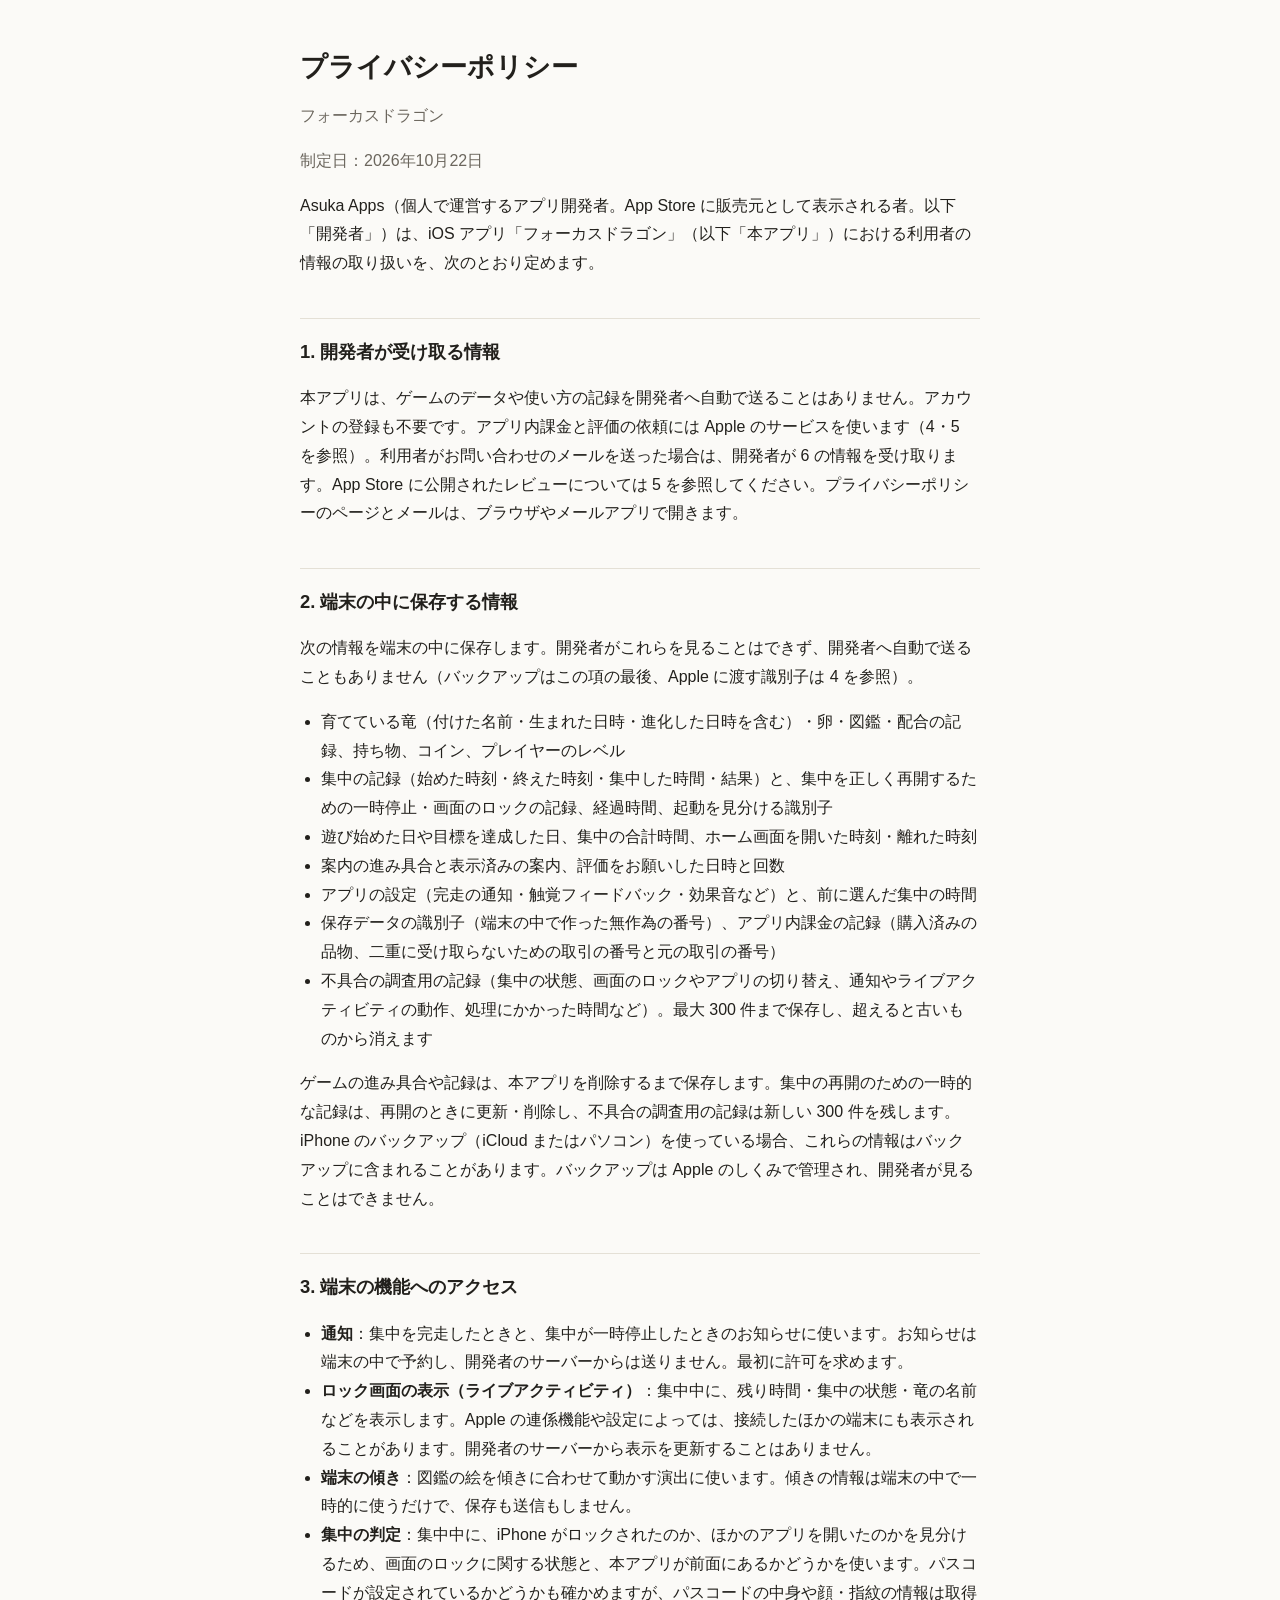
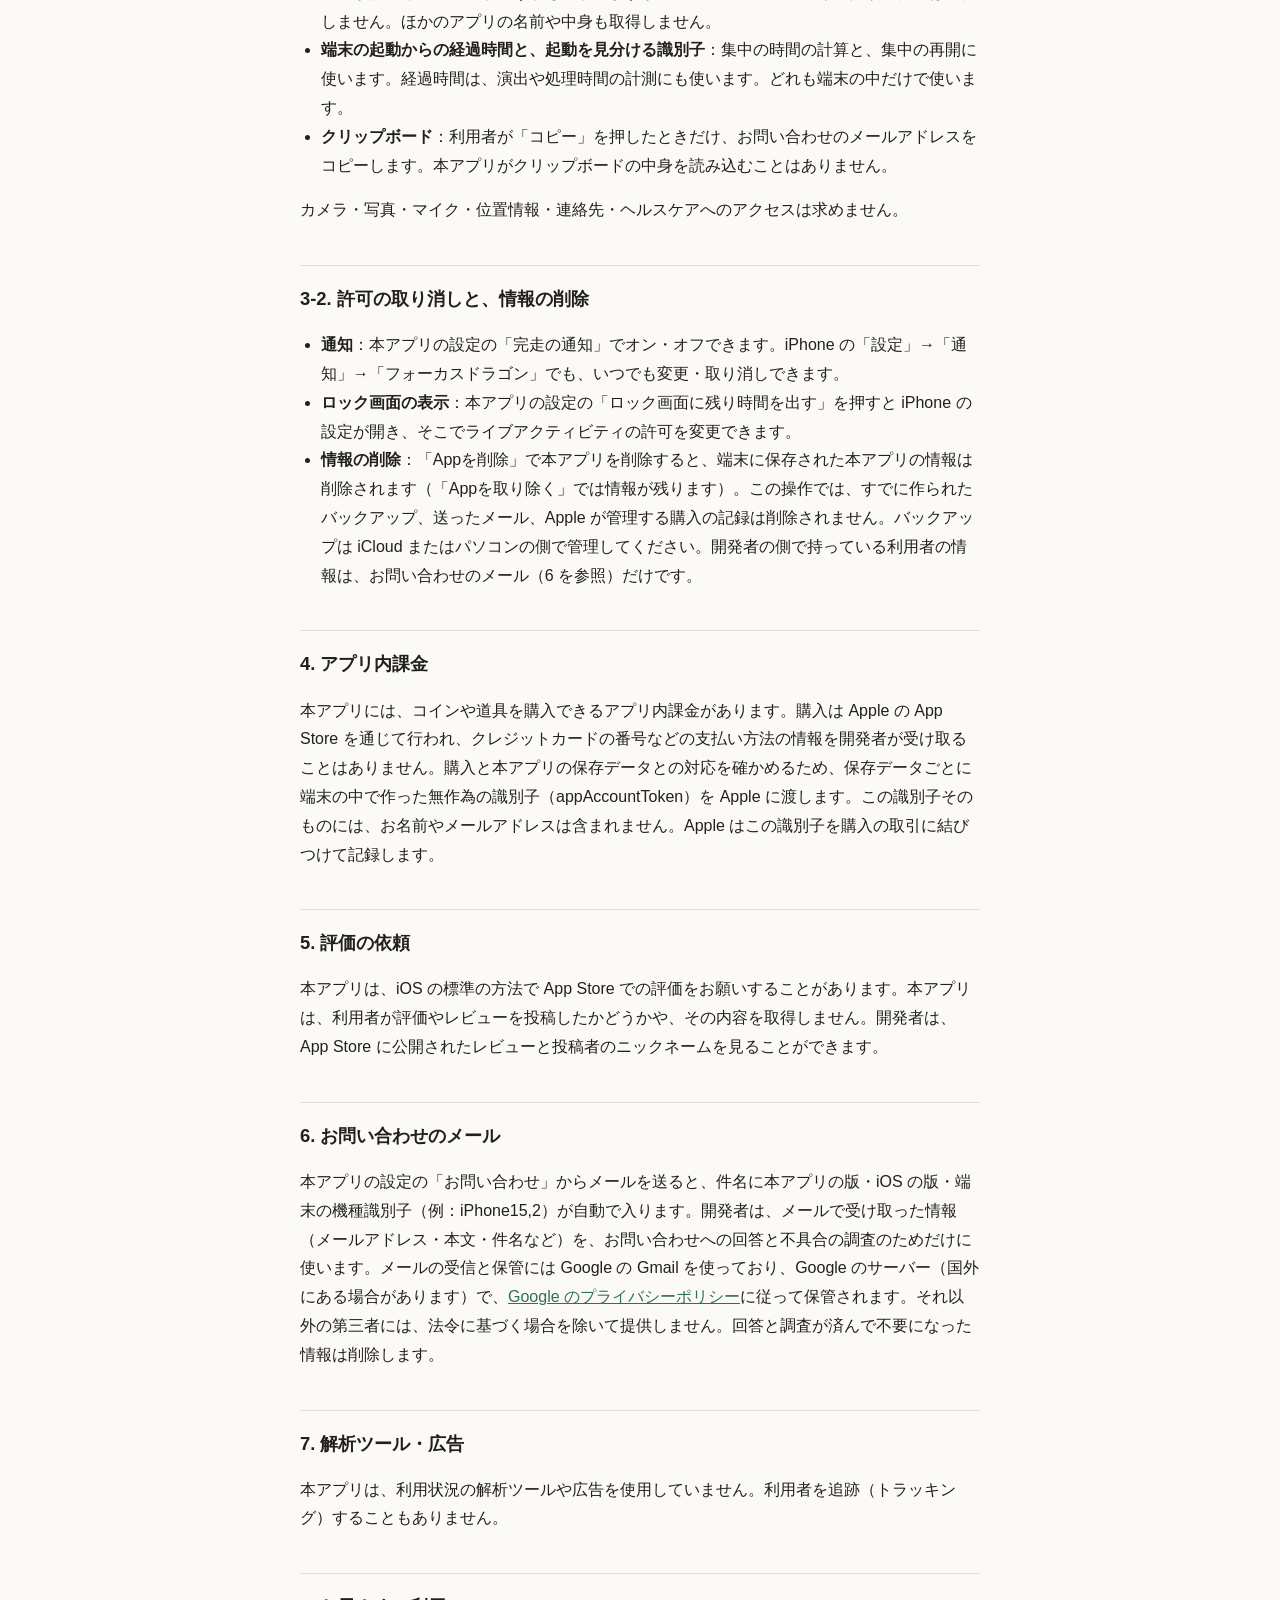
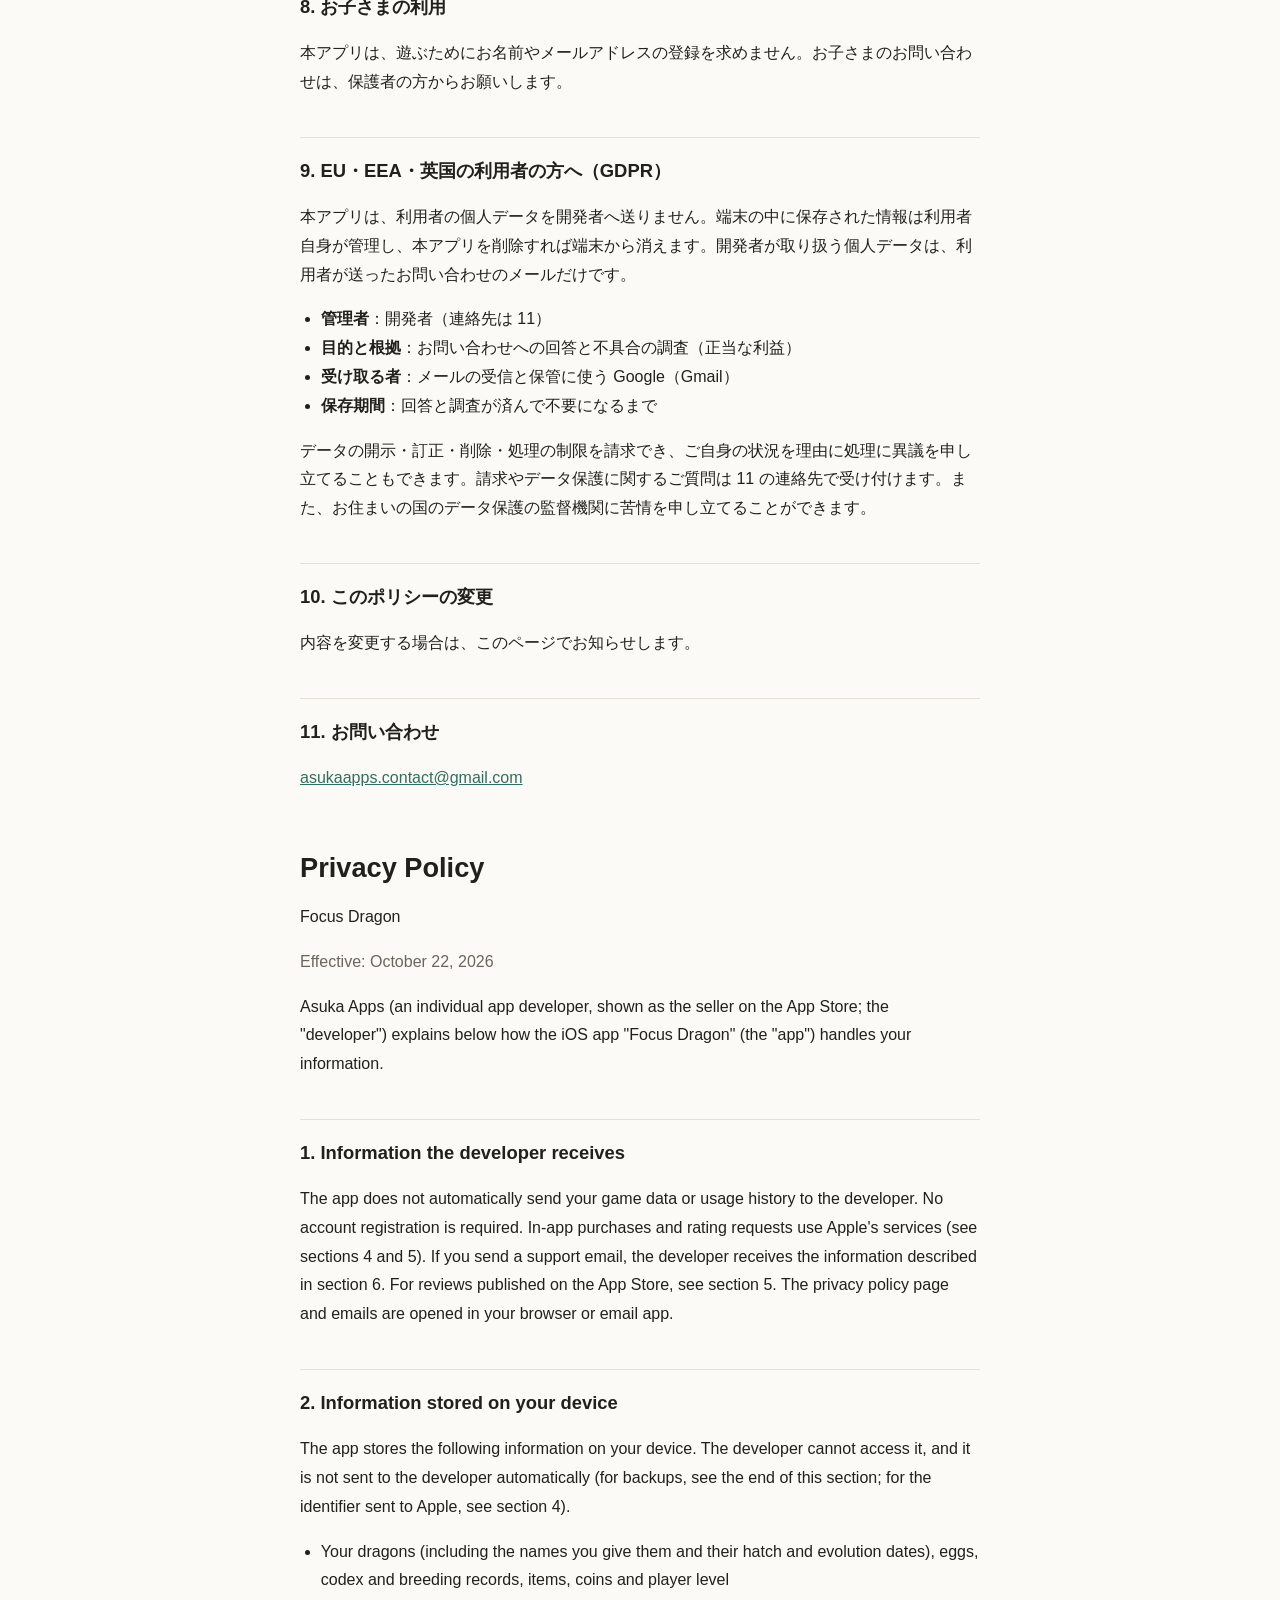
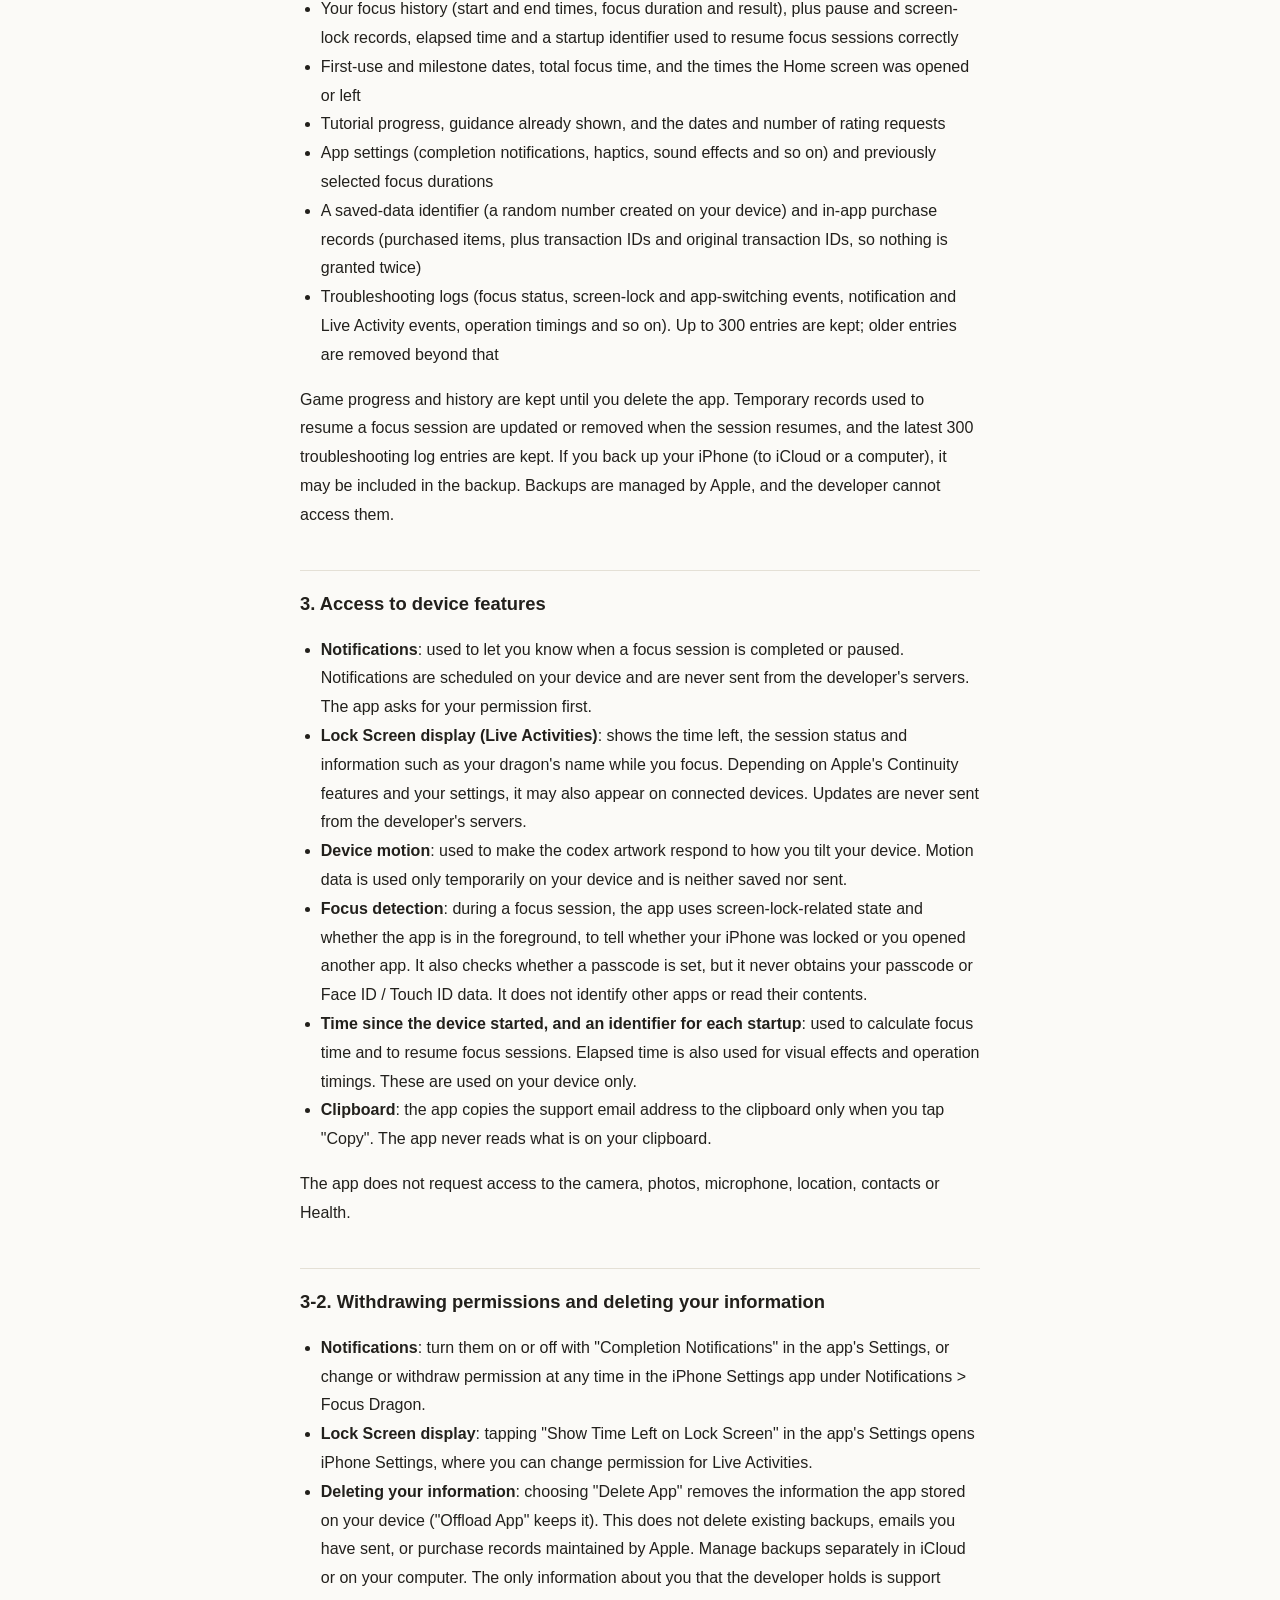
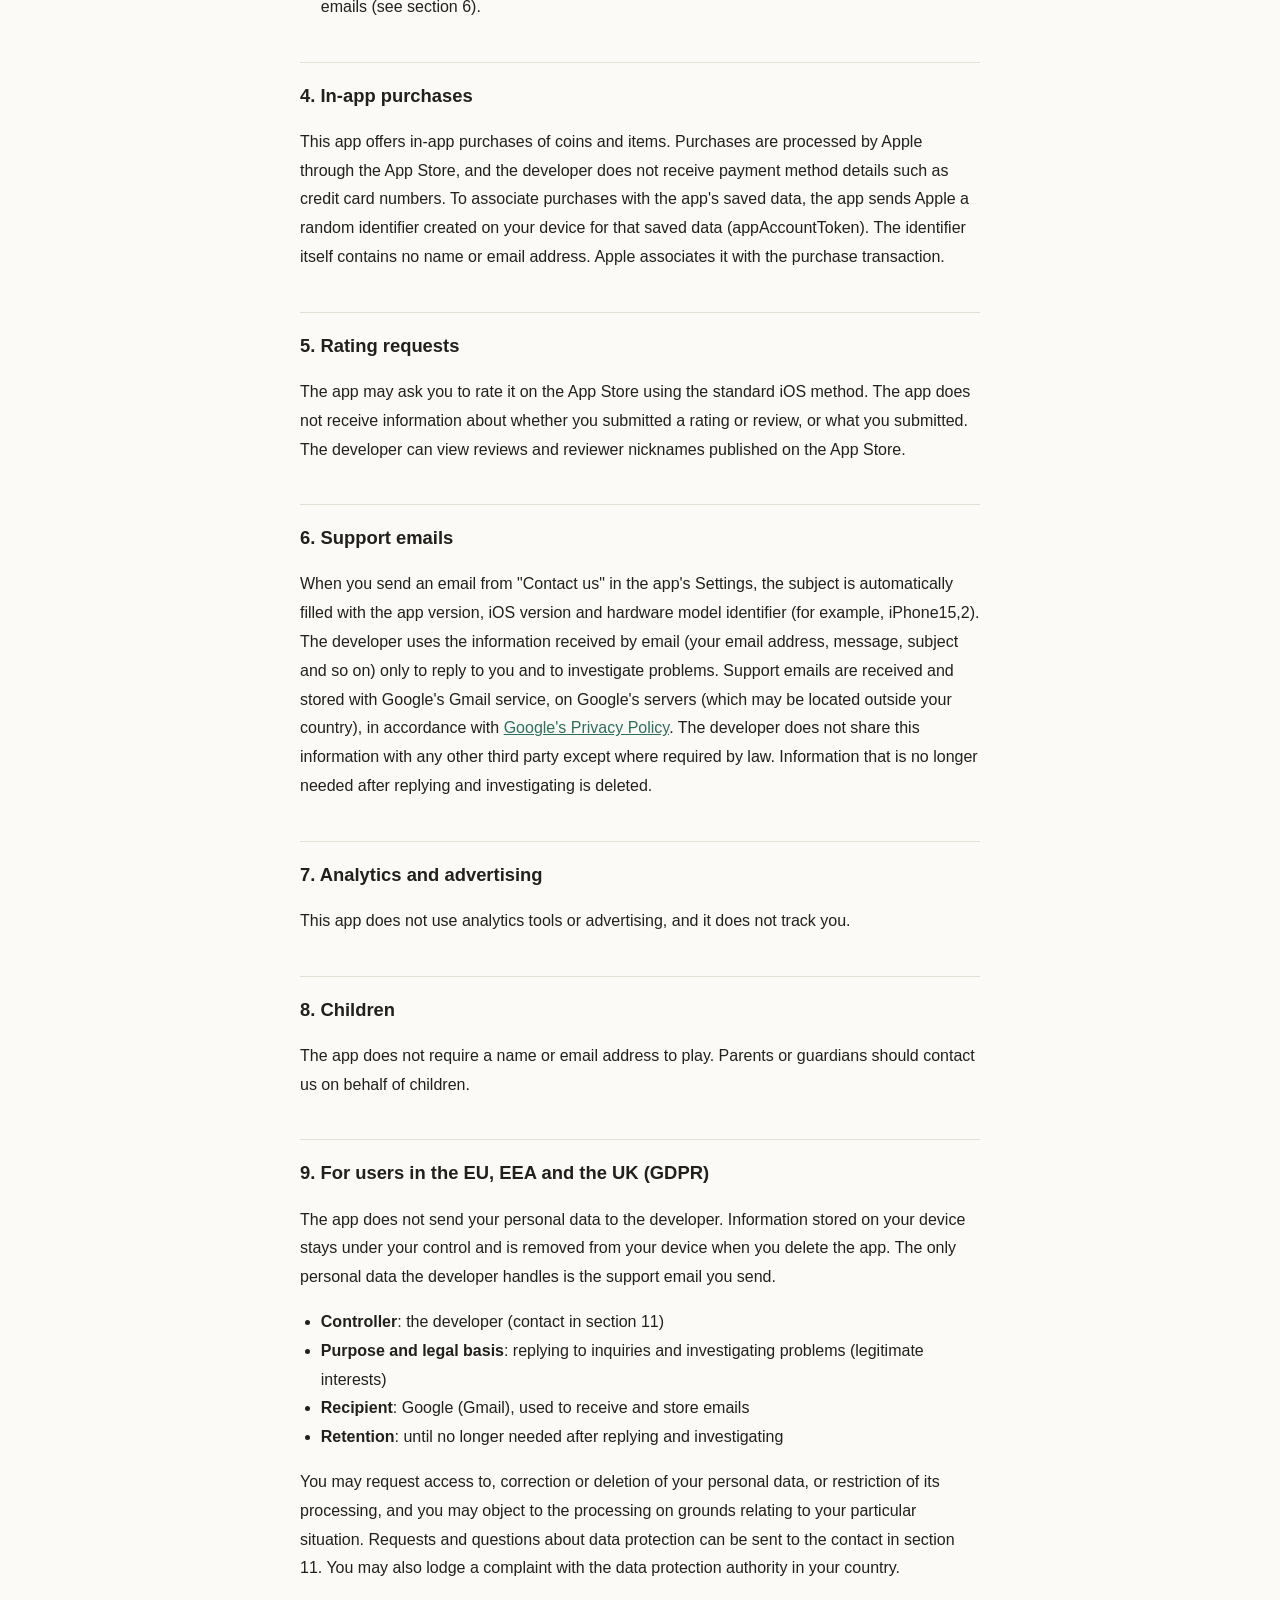
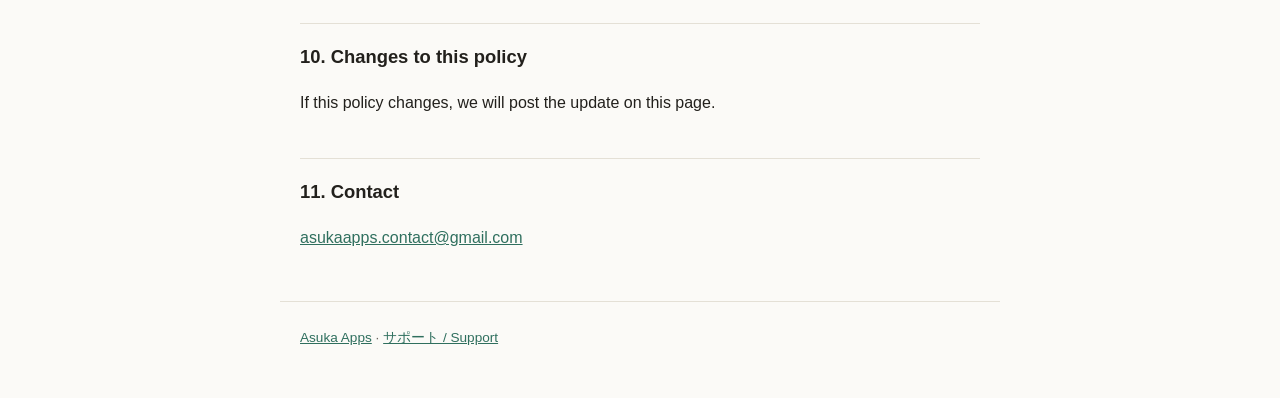
==== dragon_focus/privacy/index.html @ d525ab0d "フォーカスドラゴンのプライバシーポリシーとサポートのページを足す（トップにも載せる） Co-Authored-By: Claude Opus 5.5 <noreply@anthropic.com>" ====
<!doctype html>
<html lang="ja">
<head>
<meta charset="utf-8">
<meta name="viewport" content="width=device-width, initial-scale=1">
<title>プライバシーポリシー - フォーカスドラゴン</title>
<link rel="stylesheet" href="/style.css">
</head>
<body>
<main>
<header>
<h1>プライバシーポリシー</h1>
<p>フォーカスドラゴン</p>
<p class="meta">制定日：2026年10月22日</p>
</header>

<p>Asuka Apps（個人で運営するアプリ開発者。App Store に販売元として表示される者。以下「開発者」）は、iOS アプリ「フォーカスドラゴン」（以下「本アプリ」）における利用者の情報の取り扱いを、次のとおり定めます。</p>

<h2>1. 開発者が受け取る情報</h2>
<p>本アプリは、ゲームのデータや使い方の記録を開発者へ自動で送ることはありません。アカウントの登録も不要です。アプリ内課金と評価の依頼には Apple のサービスを使います（4・5 を参照）。利用者がお問い合わせのメールを送った場合は、開発者が 6 の情報を受け取ります。App Store に公開されたレビューについては 5 を参照してください。プライバシーポリシーのページとメールは、ブラウザやメールアプリで開きます。</p>

<h2>2. 端末の中に保存する情報</h2>
<p>次の情報を端末の中に保存します。開発者がこれらを見ることはできず、開発者へ自動で送ることもありません（バックアップはこの項の最後、Apple に渡す識別子は 4 を参照）。</p>
<ul>
<li>育てている竜（付けた名前・生まれた日時・進化した日時を含む）・卵・図鑑・配合の記録、持ち物、コイン、プレイヤーのレベル</li>
<li>集中の記録（始めた時刻・終えた時刻・集中した時間・結果）と、集中を正しく再開するための一時停止・画面のロックの記録、経過時間、起動を見分ける識別子</li>
<li>遊び始めた日や目標を達成した日、集中の合計時間、ホーム画面を開いた時刻・離れた時刻</li>
<li>案内の進み具合と表示済みの案内、評価をお願いした日時と回数</li>
<li>アプリの設定（完走の通知・触覚フィードバック・効果音など）と、前に選んだ集中の時間</li>
<li>保存データの識別子（端末の中で作った無作為の番号）、アプリ内課金の記録（購入済みの品物、二重に受け取らないための取引の番号と元の取引の番号）</li>
<li>不具合の調査用の記録（集中の状態、画面のロックやアプリの切り替え、通知やライブアクティビティの動作、処理にかかった時間など）。最大 300 件まで保存し、超えると古いものから消えます</li>
</ul>
<p>ゲームの進み具合や記録は、本アプリを削除するまで保存します。集中の再開のための一時的な記録は、再開のときに更新・削除し、不具合の調査用の記録は新しい 300 件を残します。iPhone のバックアップ（iCloud またはパソコン）を使っている場合、これらの情報はバックアップに含まれることがあります。バックアップは Apple のしくみで管理され、開発者が見ることはできません。</p>

<h2>3. 端末の機能へのアクセス</h2>
<ul>
<li><strong>通知</strong>：集中を完走したときと、集中が一時停止したときのお知らせに使います。お知らせは端末の中で予約し、開発者のサーバーからは送りません。最初に許可を求めます。</li>
<li><strong>ロック画面の表示（ライブアクティビティ）</strong>：集中中に、残り時間・集中の状態・竜の名前などを表示します。Apple の連係機能や設定によっては、接続したほかの端末にも表示されることがあります。開発者のサーバーから表示を更新することはありません。</li>
<li><strong>端末の傾き</strong>：図鑑の絵を傾きに合わせて動かす演出に使います。傾きの情報は端末の中で一時的に使うだけで、保存も送信もしません。</li>
<li><strong>集中の判定</strong>：集中中に、iPhone がロックされたのか、ほかのアプリを開いたのかを見分けるため、画面のロックに関する状態と、本アプリが前面にあるかどうかを使います。パスコードが設定されているかどうかも確かめますが、パスコードの中身や顔・指紋の情報は取得しません。ほかのアプリの名前や中身も取得しません。</li>
<li><strong>端末の起動からの経過時間と、起動を見分ける識別子</strong>：集中の時間の計算と、集中の再開に使います。経過時間は、演出や処理時間の計測にも使います。どれも端末の中だけで使います。</li>
<li><strong>クリップボード</strong>：利用者が「コピー」を押したときだけ、お問い合わせのメールアドレスをコピーします。本アプリがクリップボードの中身を読み込むことはありません。</li>
</ul>
<p>カメラ・写真・マイク・位置情報・連絡先・ヘルスケアへのアクセスは求めません。</p>

<h2>3-2. 許可の取り消しと、情報の削除</h2>
<ul>
<li><strong>通知</strong>：本アプリの設定の「完走の通知」でオン・オフできます。iPhone の「設定」→「通知」→「フォーカスドラゴン」でも、いつでも変更・取り消しできます。</li>
<li><strong>ロック画面の表示</strong>：本アプリの設定の「ロック画面に残り時間を出す」を押すと iPhone の設定が開き、そこでライブアクティビティの許可を変更できます。</li>
<li><strong>情報の削除</strong>：「Appを削除」で本アプリを削除すると、端末に保存された本アプリの情報は削除されます（「Appを取り除く」では情報が残ります）。この操作では、すでに作られたバックアップ、送ったメール、Apple が管理する購入の記録は削除されません。バックアップは iCloud またはパソコンの側で管理してください。開発者の側で持っている利用者の情報は、お問い合わせのメール（6 を参照）だけです。</li>
</ul>

<h2>4. アプリ内課金</h2>
<p>本アプリには、コインや道具を購入できるアプリ内課金があります。購入は Apple の App Store を通じて行われ、クレジットカードの番号などの支払い方法の情報を開発者が受け取ることはありません。購入と本アプリの保存データとの対応を確かめるため、保存データごとに端末の中で作った無作為の識別子（appAccountToken）を Apple に渡します。この識別子そのものには、お名前やメールアドレスは含まれません。Apple はこの識別子を購入の取引に結びつけて記録します。</p>

<h2>5. 評価の依頼</h2>
<p>本アプリは、iOS の標準の方法で App Store での評価をお願いすることがあります。本アプリは、利用者が評価やレビューを投稿したかどうかや、その内容を取得しません。開発者は、App Store に公開されたレビューと投稿者のニックネームを見ることができます。</p>

<h2>6. お問い合わせのメール</h2>
<p>本アプリの設定の「お問い合わせ」からメールを送ると、件名に本アプリの版・iOS の版・端末の機種識別子（例：iPhone15,2）が自動で入ります。開発者は、メールで受け取った情報（メールアドレス・本文・件名など）を、お問い合わせへの回答と不具合の調査のためだけに使います。メールの受信と保管には Google の Gmail を使っており、Google のサーバー（国外にある場合があります）で、<a href="https://policies.google.com/privacy">Google のプライバシーポリシー</a>に従って保管されます。それ以外の第三者には、法令に基づく場合を除いて提供しません。回答と調査が済んで不要になった情報は削除します。</p>

<h2>7. 解析ツール・広告</h2>
<p>本アプリは、利用状況の解析ツールや広告を使用していません。利用者を追跡（トラッキング）することもありません。</p>

<h2>8. お子さまの利用</h2>
<p>本アプリは、遊ぶためにお名前やメールアドレスの登録を求めません。お子さまのお問い合わせは、保護者の方からお願いします。</p>

<h2>9. EU・EEA・英国の利用者の方へ（GDPR）</h2>
<p>本アプリは、利用者の個人データを開発者へ送りません。端末の中に保存された情報は利用者自身が管理し、本アプリを削除すれば端末から消えます。開発者が取り扱う個人データは、利用者が送ったお問い合わせのメールだけです。</p>
<ul>
<li><strong>管理者</strong>：開発者（連絡先は 11）</li>
<li><strong>目的と根拠</strong>：お問い合わせへの回答と不具合の調査（正当な利益）</li>
<li><strong>受け取る者</strong>：メールの受信と保管に使う Google（Gmail）</li>
<li><strong>保存期間</strong>：回答と調査が済んで不要になるまで</li>
</ul>
<p>データの開示・訂正・削除・処理の制限を請求でき、ご自身の状況を理由に処理に異議を申し立てることもできます。請求やデータ保護に関するご質問は 11 の連絡先で受け付けます。また、お住まいの国のデータ保護の監督機関に苦情を申し立てることができます。</p>

<h2>10. このポリシーの変更</h2>
<p>内容を変更する場合は、このページでお知らせします。</p>

<h2>11. お問い合わせ</h2>
<p><a href="mailto:asukaapps.contact@gmail.com">asukaapps.contact@gmail.com</a></p>

<section class="lang" lang="en">
<h1>Privacy Policy</h1>
<p>Focus Dragon</p>
<p class="meta">Effective: October 22, 2026</p>

<p>Asuka Apps (an individual app developer, shown as the seller on the App Store; the "developer") explains below how the iOS app "Focus Dragon" (the "app") handles your information.</p>

<h2>1. Information the developer receives</h2>
<p>The app does not automatically send your game data or usage history to the developer. No account registration is required. In-app purchases and rating requests use Apple's services (see sections 4 and 5). If you send a support email, the developer receives the information described in section 6. For reviews published on the App Store, see section 5. The privacy policy page and emails are opened in your browser or email app.</p>

<h2>2. Information stored on your device</h2>
<p>The app stores the following information on your device. The developer cannot access it, and it is not sent to the developer automatically (for backups, see the end of this section; for the identifier sent to Apple, see section 4).</p>
<ul>
<li>Your dragons (including the names you give them and their hatch and evolution dates), eggs, codex and breeding records, items, coins and player level</li>
<li>Your focus history (start and end times, focus duration and result), plus pause and screen-lock records, elapsed time and a startup identifier used to resume focus sessions correctly</li>
<li>First-use and milestone dates, total focus time, and the times the Home screen was opened or left</li>
<li>Tutorial progress, guidance already shown, and the dates and number of rating requests</li>
<li>App settings (completion notifications, haptics, sound effects and so on) and previously selected focus durations</li>
<li>A saved-data identifier (a random number created on your device) and in-app purchase records (purchased items, plus transaction IDs and original transaction IDs, so nothing is granted twice)</li>
<li>Troubleshooting logs (focus status, screen-lock and app-switching events, notification and Live Activity events, operation timings and so on). Up to 300 entries are kept; older entries are removed beyond that</li>
</ul>
<p>Game progress and history are kept until you delete the app. Temporary records used to resume a focus session are updated or removed when the session resumes, and the latest 300 troubleshooting log entries are kept. If you back up your iPhone (to iCloud or a computer), it may be included in the backup. Backups are managed by Apple, and the developer cannot access them.</p>

<h2>3. Access to device features</h2>
<ul>
<li><strong>Notifications</strong>: used to let you know when a focus session is completed or paused. Notifications are scheduled on your device and are never sent from the developer's servers. The app asks for your permission first.</li>
<li><strong>Lock Screen display (Live Activities)</strong>: shows the time left, the session status and information such as your dragon's name while you focus. Depending on Apple's Continuity features and your settings, it may also appear on connected devices. Updates are never sent from the developer's servers.</li>
<li><strong>Device motion</strong>: used to make the codex artwork respond to how you tilt your device. Motion data is used only temporarily on your device and is neither saved nor sent.</li>
<li><strong>Focus detection</strong>: during a focus session, the app uses screen-lock-related state and whether the app is in the foreground, to tell whether your iPhone was locked or you opened another app. It also checks whether a passcode is set, but it never obtains your passcode or Face ID / Touch ID data. It does not identify other apps or read their contents.</li>
<li><strong>Time since the device started, and an identifier for each startup</strong>: used to calculate focus time and to resume focus sessions. Elapsed time is also used for visual effects and operation timings. These are used on your device only.</li>
<li><strong>Clipboard</strong>: the app copies the support email address to the clipboard only when you tap "Copy". The app never reads what is on your clipboard.</li>
</ul>
<p>The app does not request access to the camera, photos, microphone, location, contacts or Health.</p>

<h2>3-2. Withdrawing permissions and deleting your information</h2>
<ul>
<li><strong>Notifications</strong>: turn them on or off with "Completion Notifications" in the app's Settings, or change or withdraw permission at any time in the iPhone Settings app under Notifications &gt; Focus Dragon.</li>
<li><strong>Lock Screen display</strong>: tapping "Show Time Left on Lock Screen" in the app's Settings opens iPhone Settings, where you can change permission for Live Activities.</li>
<li><strong>Deleting your information</strong>: choosing "Delete App" removes the information the app stored on your device ("Offload App" keeps it). This does not delete existing backups, emails you have sent, or purchase records maintained by Apple. Manage backups separately in iCloud or on your computer. The only information about you that the developer holds is support emails (see section 6).</li>
</ul>

<h2>4. In-app purchases</h2>
<p>This app offers in-app purchases of coins and items. Purchases are processed by Apple through the App Store, and the developer does not receive payment method details such as credit card numbers. To associate purchases with the app's saved data, the app sends Apple a random identifier created on your device for that saved data (appAccountToken). The identifier itself contains no name or email address. Apple associates it with the purchase transaction.</p>

<h2>5. Rating requests</h2>
<p>The app may ask you to rate it on the App Store using the standard iOS method. The app does not receive information about whether you submitted a rating or review, or what you submitted. The developer can view reviews and reviewer nicknames published on the App Store.</p>

<h2>6. Support emails</h2>
<p>When you send an email from "Contact us" in the app's Settings, the subject is automatically filled with the app version, iOS version and hardware model identifier (for example, iPhone15,2). The developer uses the information received by email (your email address, message, subject and so on) only to reply to you and to investigate problems. Support emails are received and stored with Google's Gmail service, on Google's servers (which may be located outside your country), in accordance with <a href="https://policies.google.com/privacy">Google's Privacy Policy</a>. The developer does not share this information with any other third party except where required by law. Information that is no longer needed after replying and investigating is deleted.</p>

<h2>7. Analytics and advertising</h2>
<p>This app does not use analytics tools or advertising, and it does not track you.</p>

<h2>8. Children</h2>
<p>The app does not require a name or email address to play. Parents or guardians should contact us on behalf of children.</p>

<h2>9. For users in the EU, EEA and the UK (GDPR)</h2>
<p>The app does not send your personal data to the developer. Information stored on your device stays under your control and is removed from your device when you delete the app. The only personal data the developer handles is the support email you send.</p>
<ul>
<li><strong>Controller</strong>: the developer (contact in section 11)</li>
<li><strong>Purpose and legal basis</strong>: replying to inquiries and investigating problems (legitimate interests)</li>
<li><strong>Recipient</strong>: Google (Gmail), used to receive and store emails</li>
<li><strong>Retention</strong>: until no longer needed after replying and investigating</li>
</ul>
<p>You may request access to, correction or deletion of your personal data, or restriction of its processing, and you may object to the processing on grounds relating to your particular situation. Requests and questions about data protection can be sent to the contact in section 11. You may also lodge a complaint with the data protection authority in your country.</p>

<h2>10. Changes to this policy</h2>
<p>If this policy changes, we will post the update on this page.</p>

<h2>11. Contact</h2>
<p><a href="mailto:asukaapps.contact@gmail.com">asukaapps.contact@gmail.com</a></p>
</section>
</main>
<footer><a href="/">Asuka Apps</a> · <a href="/dragon_focus/support/">サポート / Support</a></footer>
</body>
</html>
---- style.css ----
/* 公開ページ共通の見た目（明るい・暗い表示の両方） */
:root {
  --bg: #fbfaf7;
  --text: #22201c;
  --muted: #6b665d;
  --line: #e4e0d6;
  --link: #2f6f5e;
  --card: #ffffff;
}
@media (prefers-color-scheme: dark) {
  :root {
    --bg: #161513;
    --text: #ece8df;
    --muted: #a39d91;
    --line: #34312b;
    --link: #7cc4ad;
    --card: #1f1d1a;
  }
}
* { box-sizing: border-box; }
html { -webkit-text-size-adjust: 100%; }
body {
  margin: 0;
  background: var(--bg);
  color: var(--text);
  font-family: -apple-system, BlinkMacSystemFont, "Hiragino Sans", "Hiragino Kaku Gothic ProN", "Noto Sans JP", sans-serif;
  line-height: 1.8;
}
main, footer { max-width: 720px; margin: 0 auto; padding: 0 20px; }
main { padding-top: 48px; padding-bottom: 32px; }
header p, .meta { color: var(--muted); }
h1 { font-size: 1.7rem; line-height: 1.4; margin: 0 0 4px; }
h2 { font-size: 1.15rem; margin: 40px 0 8px; padding-top: 16px; border-top: 1px solid var(--line); }
h3 { font-size: 1rem; margin: 24px 0 4px; }
a { color: var(--link); }
ul { padding-left: 1.3em; }
.apps { list-style: none; padding: 0; }
.apps li { background: var(--card); border: 1px solid var(--line); border-radius: 12px; padding: 14px 16px; margin: 10px 0; }
.app-name { font-weight: 600; display: block; }
.apps li.empty { color: var(--muted); background: transparent; border-style: dashed; }
.lang { margin-top: 56px; }
footer { color: var(--muted); font-size: 0.85rem; padding-top: 24px; padding-bottom: 48px; border-top: 1px solid var(--line); }
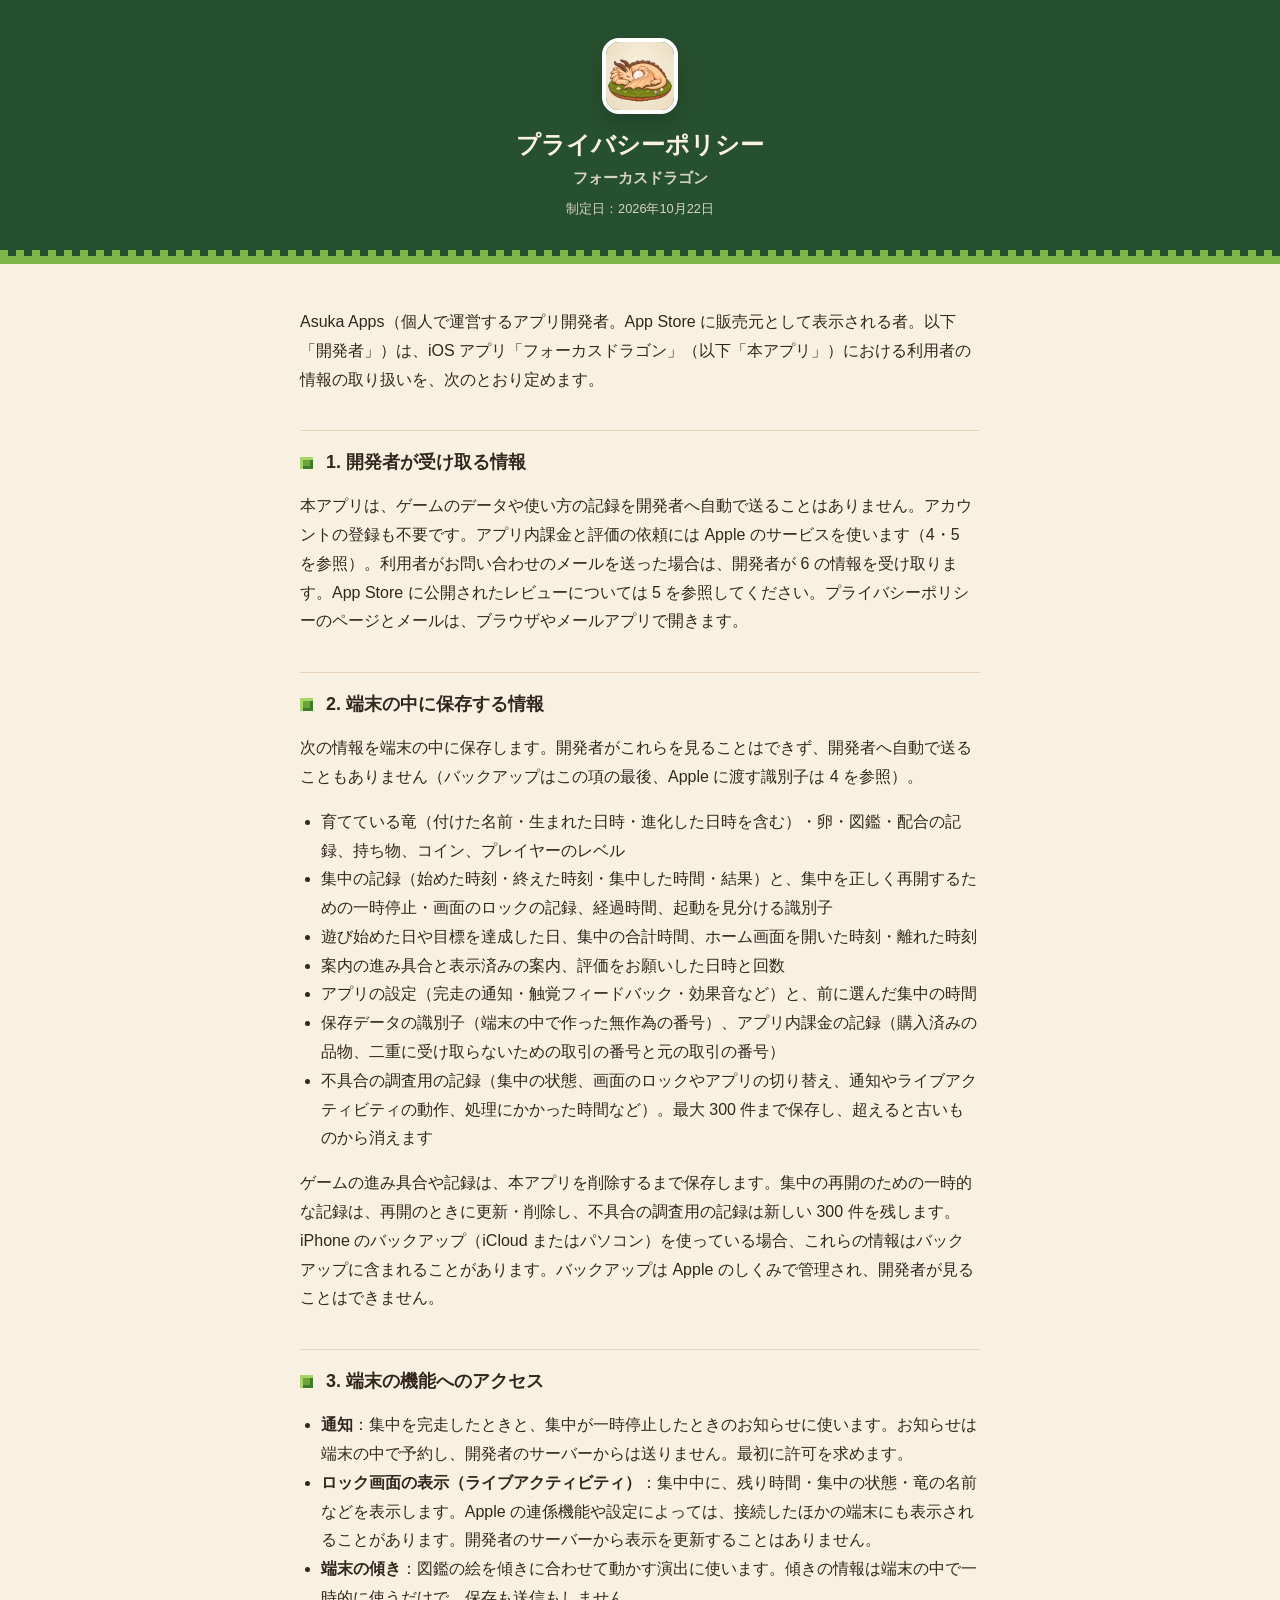
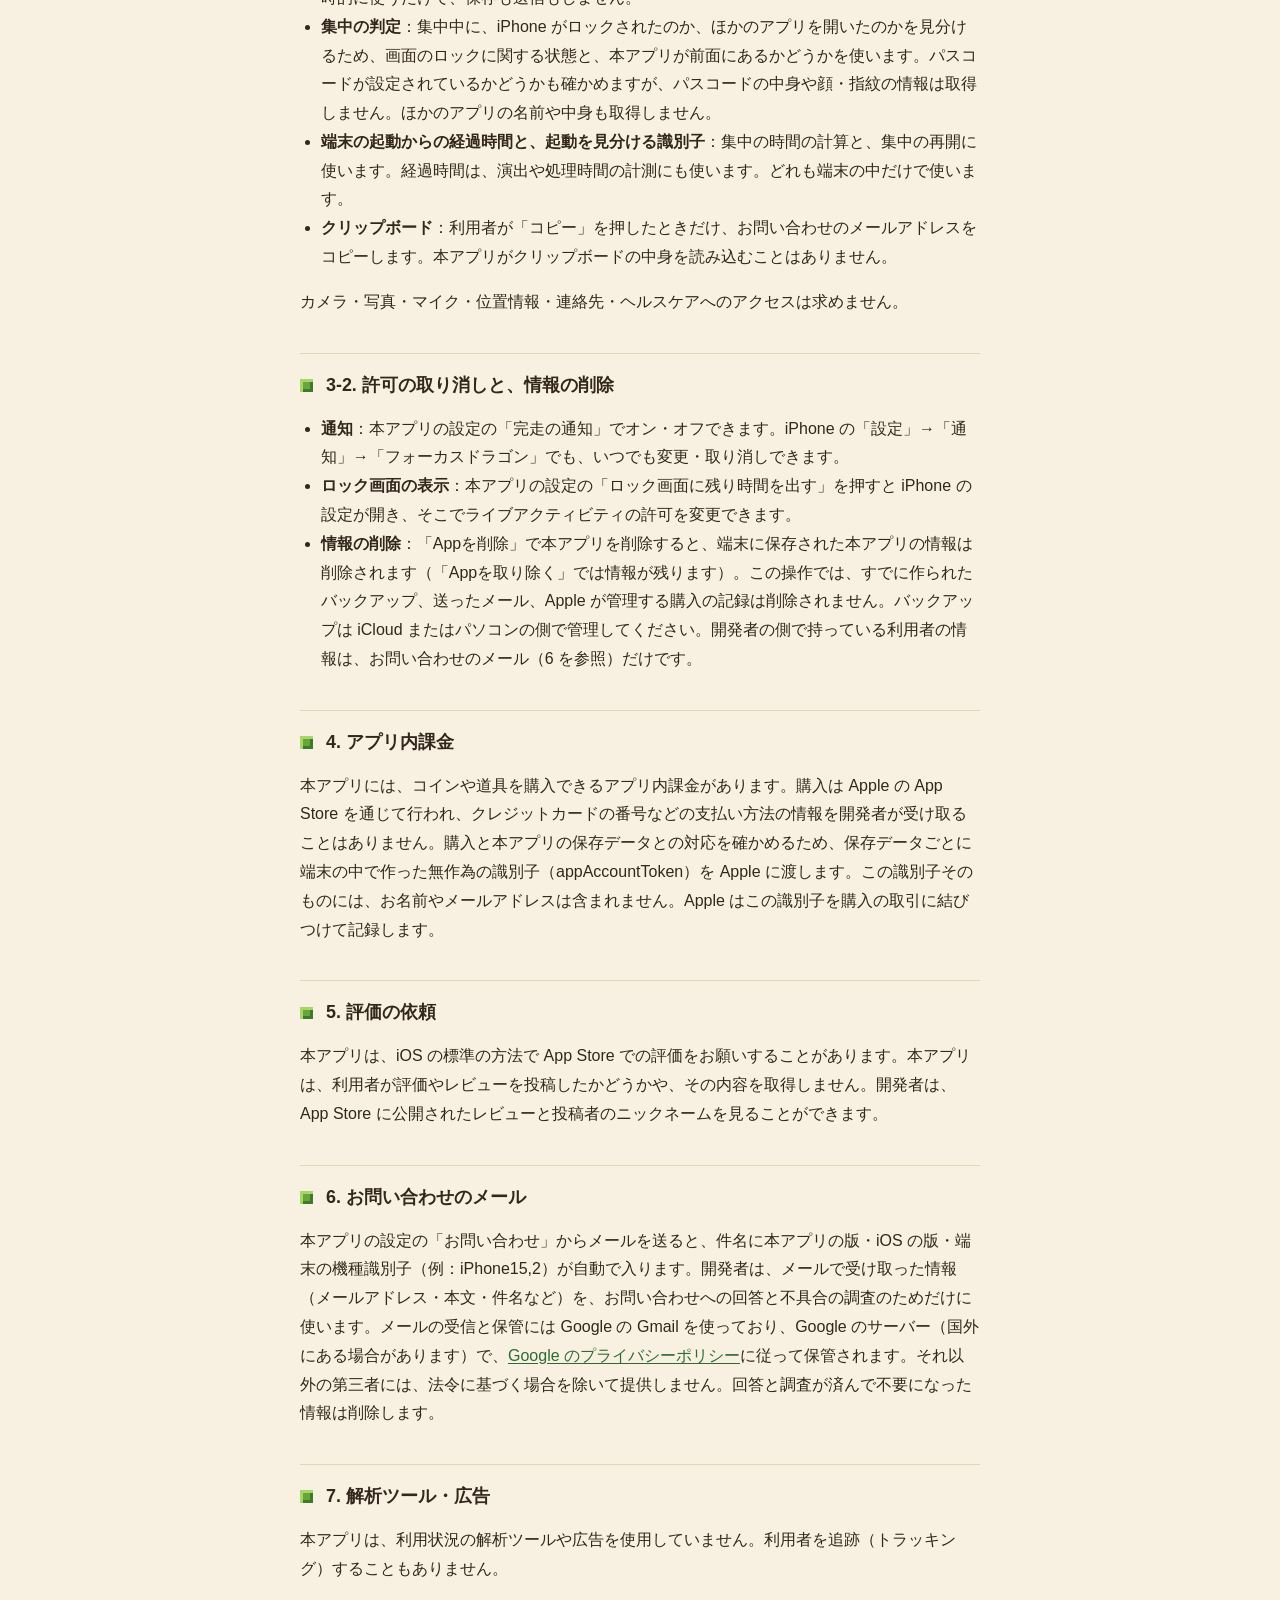
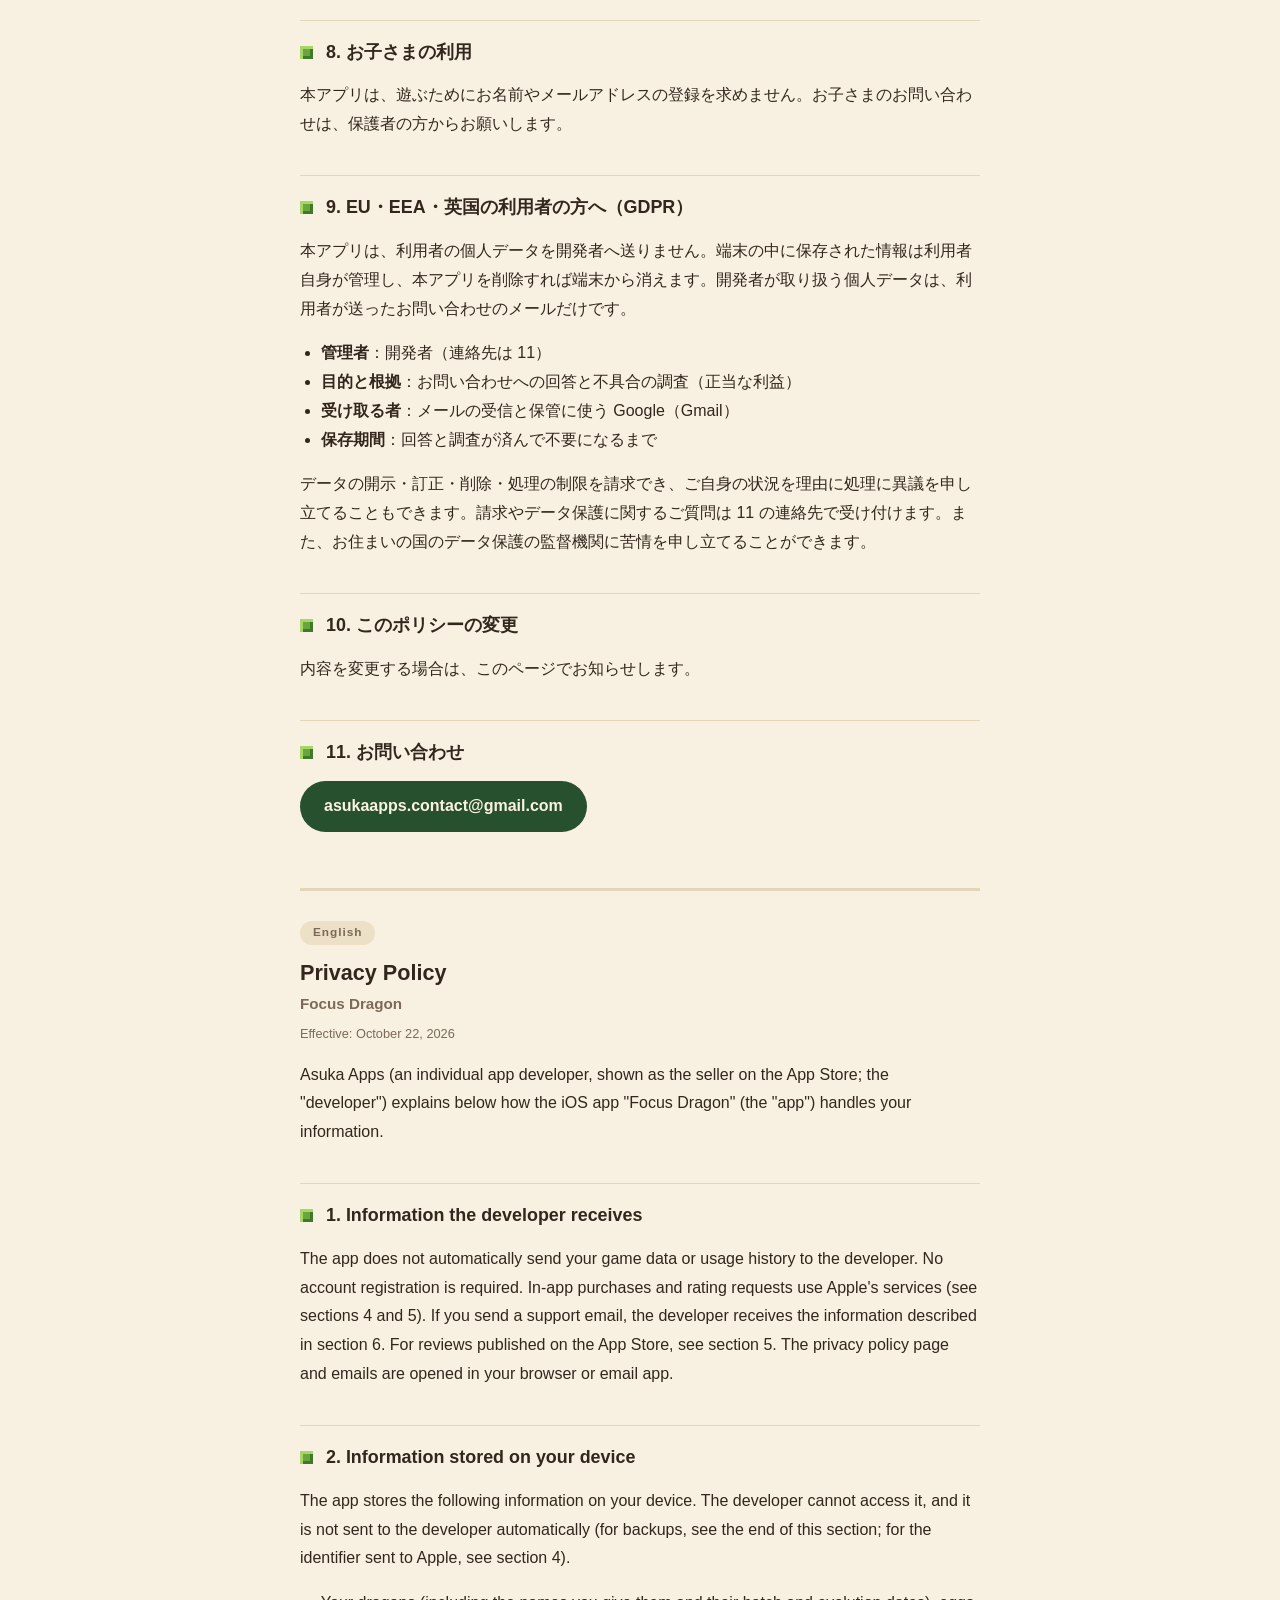
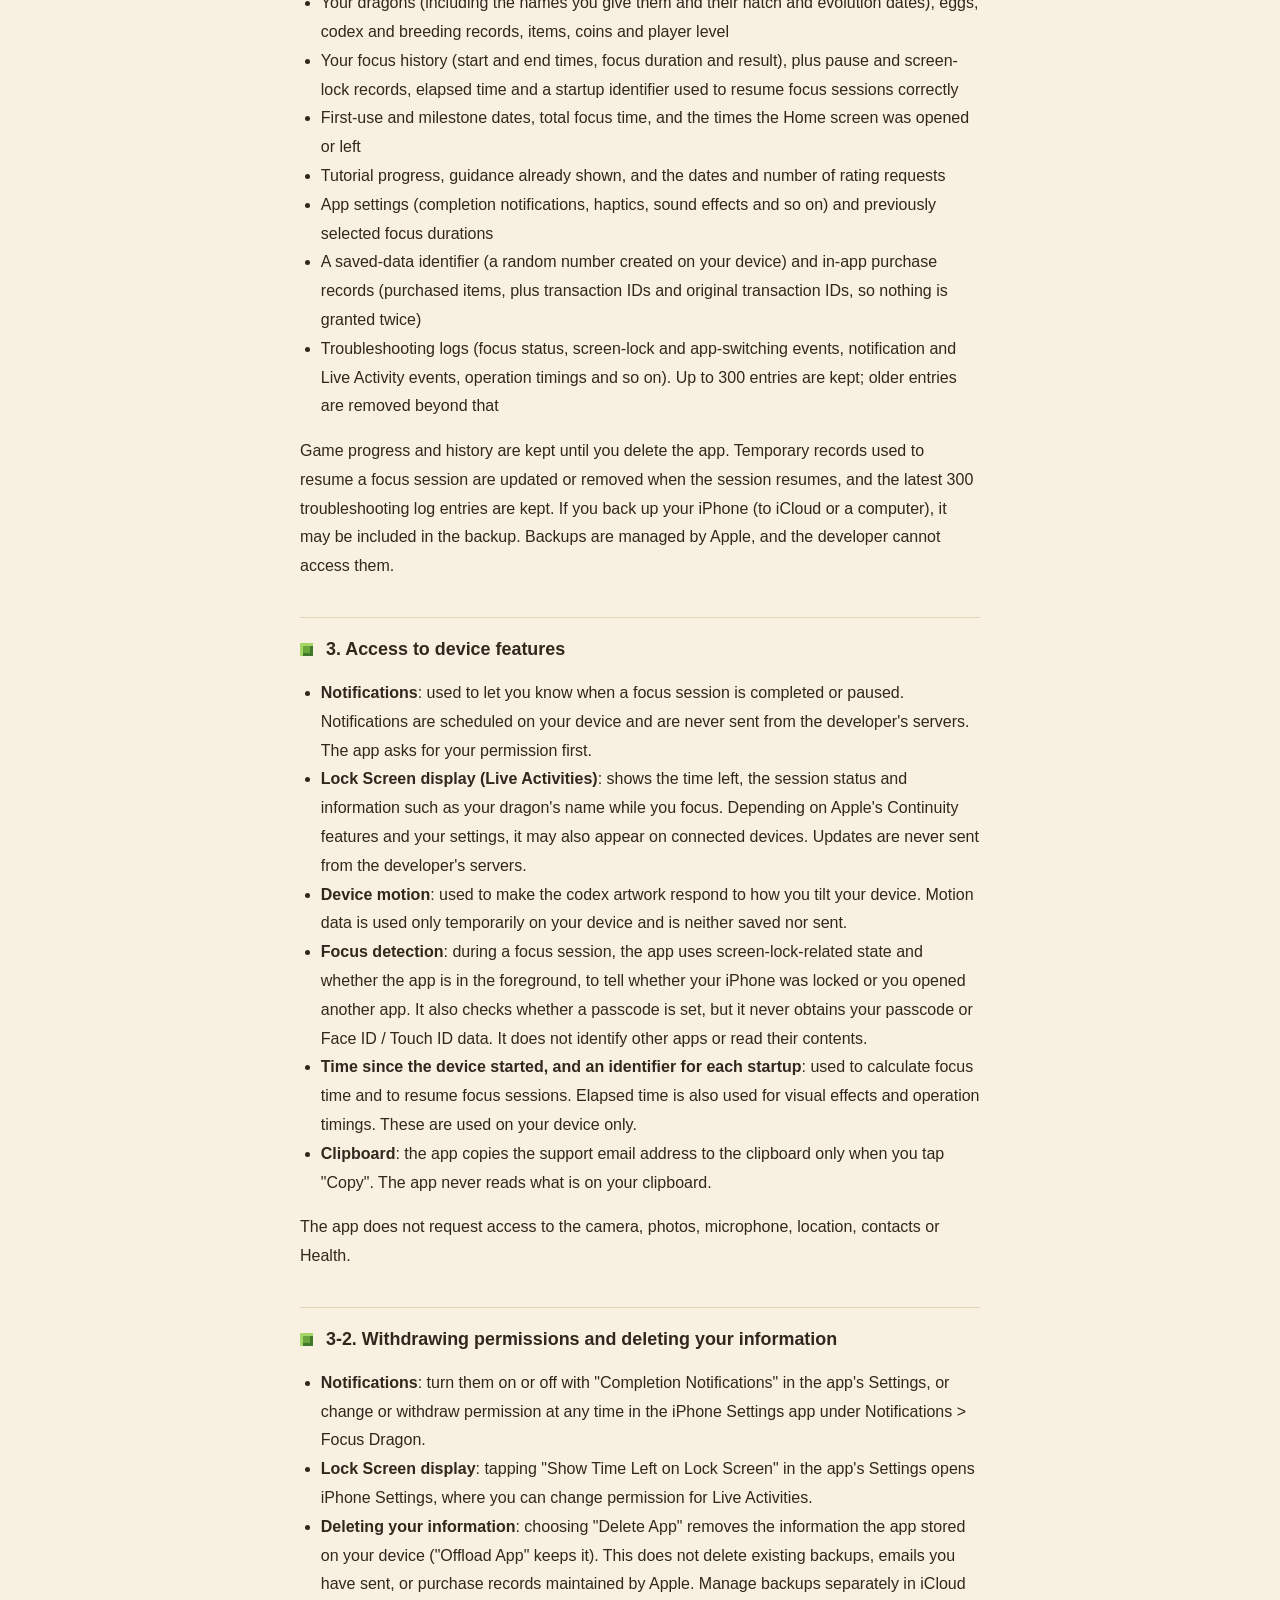
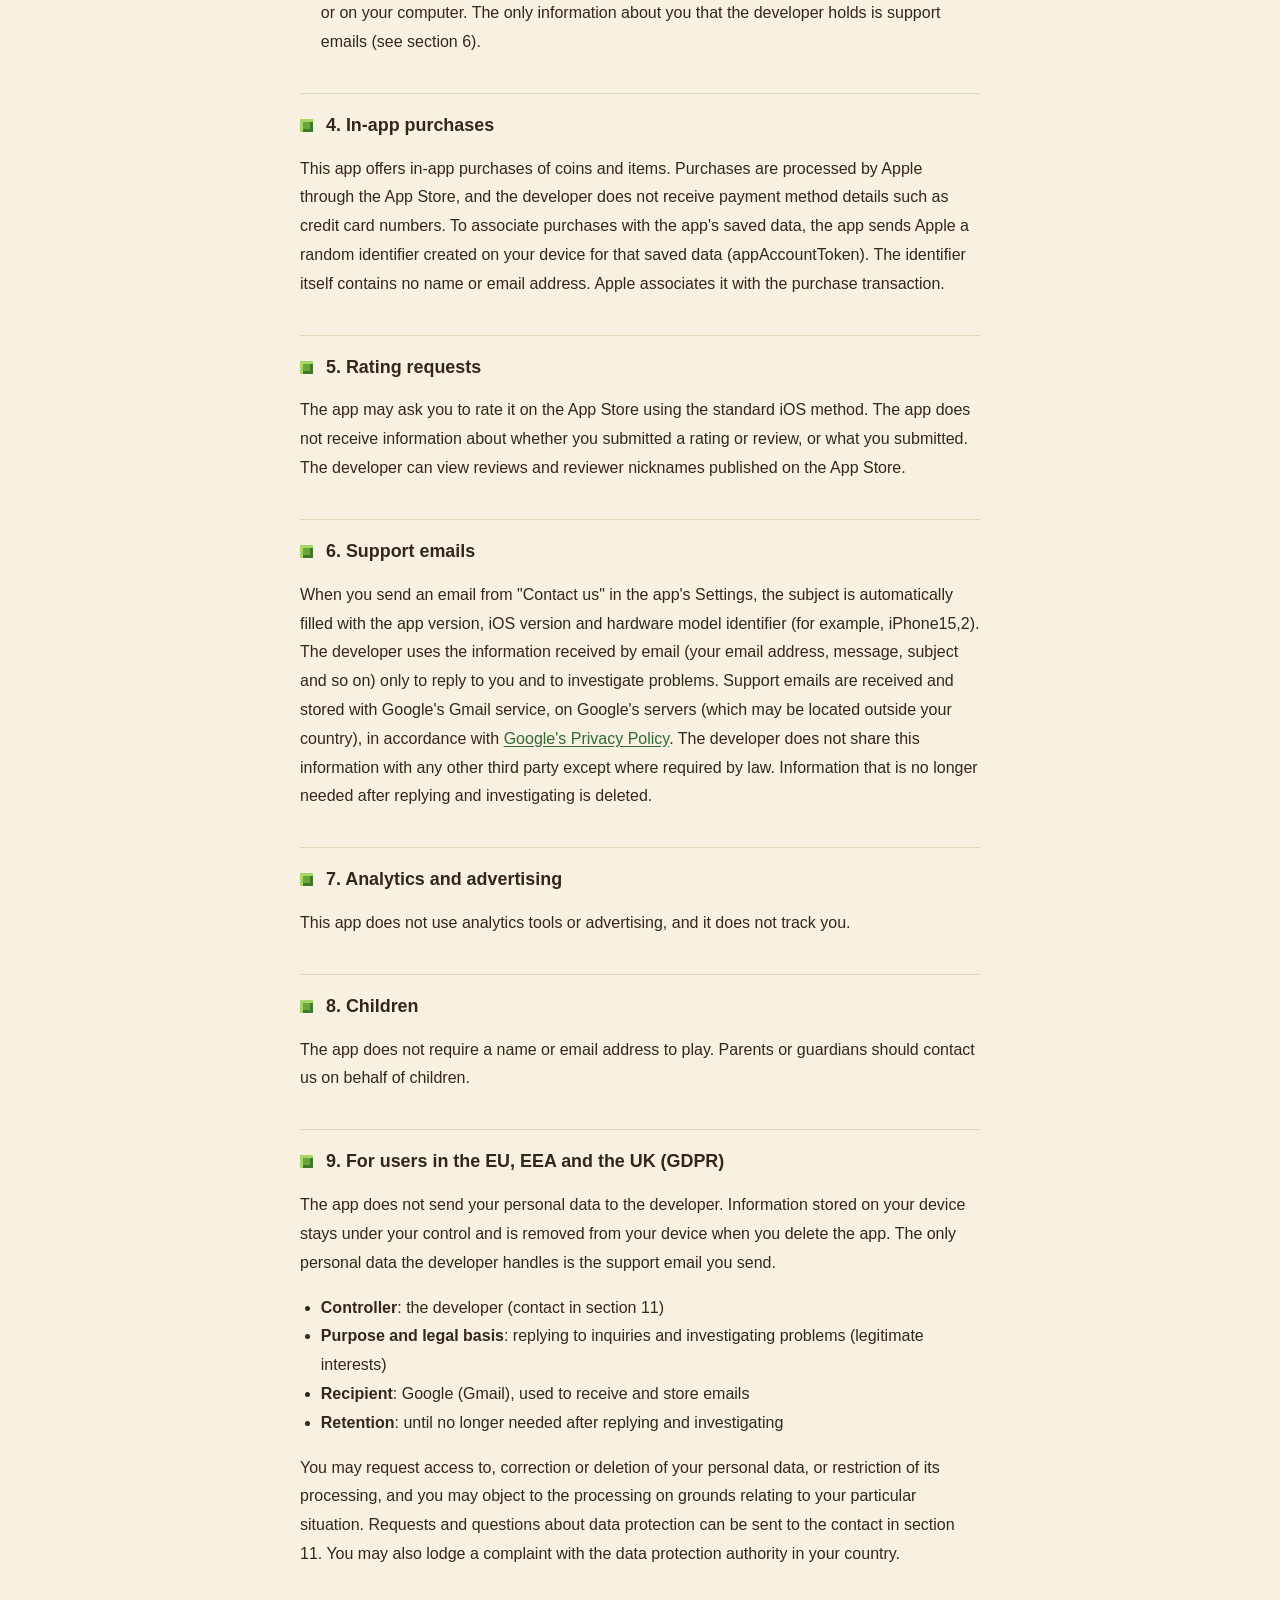
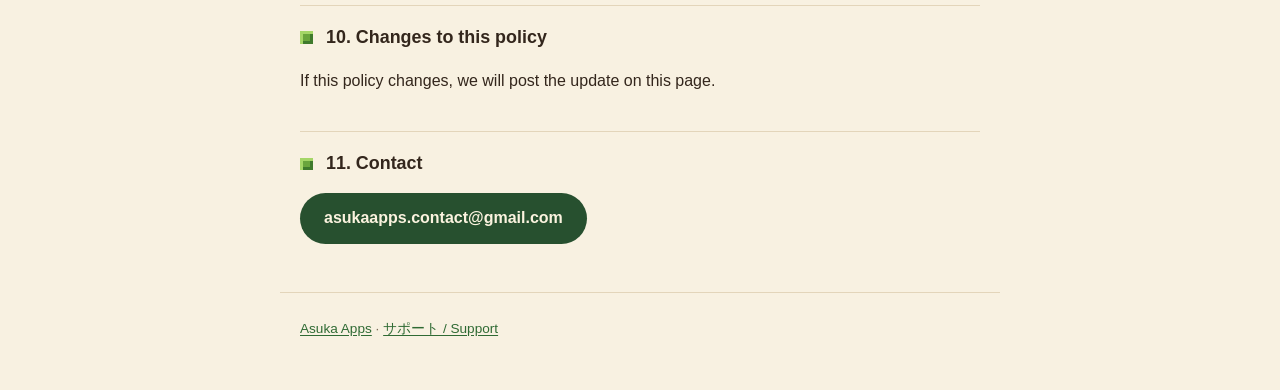
==== commit 4b80b6c9: "サポートとプライバシーポリシー：暗い表示をやめて明るい色に固定し、アプリごとの色に（おりがみ＝生成りと色紙・フォーカスドラゴン＝森の緑・ミーム帳＝黄色。上にアイコンと名前の帯・メールは大きなボタン） " ====
--- a/dragon_focus/privacy/index.html
+++ b/dragon_focus/privacy/index.html
@@ -4,15 +4,17 @@
 <meta charset="utf-8">
 <meta name="viewport" content="width=device-width, initial-scale=1">
 <title>プライバシーポリシー - フォーカスドラゴン</title>
-<link rel="stylesheet" href="/style.css">
+<meta name="theme-color" content="#27502f">
+<link rel="stylesheet" href="/style.css?v=20261115">
 </head>
-<body>
-<main>
-<header>
+<body class="app-dragon_focus">
+<header class="app-head">
+<img class="app-icon" src="/assets/dragon_focus_192.png" alt="" width="76" height="76">
 <h1>プライバシーポリシー</h1>
 <p>フォーカスドラゴン</p>
 <p class="meta">制定日：2026年10月22日</p>
 </header>
+<main>
 
 <p>Asuka Apps（個人で運営するアプリ開発者。App Store に販売元として表示される者。以下「開発者」）は、iOS アプリ「フォーカスドラゴン」（以下「本アプリ」）における利用者の情報の取り扱いを、次のとおり定めます。</p>
 
--- a/style.css
+++ b/style.css
@@ -1,24 +1,46 @@
-/* 公開ページ共通の見た目（明るい・暗い表示の両方） */
+/* アプリの下のページ（サポート・プライバシーポリシー）共通の見た目。トップのページは /top.css。
+   2026-11-15 に作り直した：暗い表示（ダークモードで黒くなる）をやめて明るい色に固定し、アプリごとの色にした
+   （だいきさん「おりがみ からお問い合わせを開いたら まっくらで びびった」）。それまでの生成り 1 色＋暗い表示は git の履歴にある。
+   - 色は <body class="app-<slug>"> で決まる。下の「アプリごとの色」に段が無い slug は「素の色」（Asuka Apps の生成り×セージ）になる
+   - アプリを足すとき：「アプリごとの色」に .app-<slug> の段を足し、assets/<slug>_192.png（アイコンを 192px に縮めたもの）を置く
+   - 外のフォントは読まない（プライバシーポリシーのページから よそへ通信しないため）。丸い字は端末に入っているものを使う
+   - 直したら、各ページの style.css の読み込みの版の印（?v=）を上げる */
 :root {
-  --bg: #fbfaf7;
-  --text: #22201c;
-  --muted: #6b665d;
-  --line: #e4e0d6;
-  --link: #2f6f5e;
-  --card: #ffffff;
+  color-scheme: light;
+  /* 素の色 */
+  --bg: #fbf8f2; --text: #1d2621; --muted: #66706a; --line: #e6dfd1;
+  --band: #2f4a3f; --band-text: #f6f0e2; --band-sub: rgba(246, 240, 226, 0.8);
+  --link: #2f6f5e; --mark: #2f4a3f; --chip: #ece6d8;
+  --button: #2f4a3f; --button-text: #ffffff;
+  --heading-font: inherit;
 }
-@media (prefers-color-scheme: dark) {
-  :root {
-    --bg: #161513;
-    --text: #ece8df;
-    --muted: #a39d91;
-    --line: #34312b;
-    --link: #7cc4ad;
-    --card: #1f1d1a;
-  }
+
+/* ---- アプリごとの色 ---- */
+/* おりがみ：アプリの生成りの地・4 すみの色紙・紺のボタン・丸い字 */
+.app-origami_3d {
+  --bg: #fdf6e9; --text: #2e241b; --muted: #7a6c5d; --line: #ecdfc9;
+  --band: transparent; --band-text: #2e241b; --band-sub: #7a6c5d;
+  --link: #2a4b8d; --mark: #fb5b38; --chip: #f3e8d4;
+  --button: #2a4b8d; --button-text: #ffffff;
+  --heading-font: ui-rounded, "Hiragino Maru Gothic ProN", "Hiragino Sans", "Noto Sans JP", sans-serif;
 }
+/* フォーカスドラゴン：森の緑の帯・羊皮紙の地・茶の字 */
+.app-dragon_focus {
+  --bg: #f8f1e1; --text: #33261c; --muted: #7b6a57; --line: #e3d5ba;
+  --band: #27502f; --band-text: #fbf3df; --band-sub: rgba(251, 243, 223, 0.82);
+  --link: #2f6a33; --mark: #6aa53c; --chip: #ece0c6;
+  --button: #27502f; --button-text: #fbf3df;
+}
+/* ミーム帳：黄色の帯・黒い字・本の朱色のリンク */
+.app-meme_keyboard {
+  --bg: #fffdf5; --text: #1d1d1b; --muted: #6a675f; --line: #ece6d2;
+  --band: #ffd52e; --band-text: #1d1d1b; --band-sub: rgba(29, 29, 27, 0.72);
+  --link: #c0351c; --mark: #ffd52e; --chip: #fff1b8;
+  --button: #1d1d1b; --button-text: #ffd52e;
+}
+
 * { box-sizing: border-box; }
-html { -webkit-text-size-adjust: 100%; }
+html { -webkit-text-size-adjust: 100%; background: var(--bg); }
 body {
   margin: 0;
   background: var(--bg);
@@ -27,16 +49,61 @@
   line-height: 1.8;
 }
 main, footer { max-width: 720px; margin: 0 auto; padding: 0 20px; }
-main { padding-top: 48px; padding-bottom: 32px; }
-header p, .meta { color: var(--muted); }
-h1 { font-size: 1.7rem; line-height: 1.4; margin: 0 0 4px; }
-h2 { font-size: 1.15rem; margin: 40px 0 8px; padding-top: 16px; border-top: 1px solid var(--line); }
-h3 { font-size: 1rem; margin: 24px 0 4px; }
-a { color: var(--link); }
+main { padding-top: 28px; padding-bottom: 32px; }
+h1 { font-family: var(--heading-font); } /* 丸い字は題字だけ（端末の丸い字には太字が無く、小さい見出しに使うと本文と見分けにくい） */
+a { color: var(--link); text-underline-offset: 2px; }
 ul { padding-left: 1.3em; }
+
+/* ---- 上の帯：アプリのアイコン・名前・ページの種類 ---- */
+.app-head { position: relative; overflow: hidden; padding: 38px 20px 30px; text-align: center; background: var(--band); color: var(--band-text); }
+.app-head > * { position: relative; } /* 帯の飾り（::before）より手前に */
+.app-head .app-icon { display: block; width: 76px; height: 76px; margin: 0 auto 14px; border-radius: 22.5%; border: 4px solid #fff; box-shadow: 0 8px 20px rgba(0, 0, 0, 0.18); }
+.app-head h1 { margin: 0; font-size: 1.5rem; line-height: 1.4; }
+.app-head p { margin: 2px 0 0; font-weight: 700; font-size: 0.95rem; color: var(--band-sub); }
+.app-head .meta { margin-top: 6px; font-weight: 400; font-size: 0.8rem; }
+
+/* ---- 本文 ---- */
+h2 { position: relative; font-size: 1.12rem; line-height: 1.5; margin: 36px 0 8px; padding: 18px 0 0 1.45em; border-top: 1px solid var(--line); }
+h2::before { content: ""; position: absolute; left: 0; top: calc(18px + 0.4em); width: 0.72em; height: 0.72em; border-radius: 2px; background: var(--mark); }
+main > h2:first-child { margin-top: 0; border-top: 0; padding-top: 0; }
+main > h2:first-child::before { top: 0.4em; }
+h3 { font-size: 1rem; line-height: 1.6; margin: 24px 0 4px; }
+/* メールのアドレスは押しやすい大きなボタンに（どのページでも 1 行だけの段落に入っている） */
+p > a[href^="mailto:"] { display: inline-block; max-width: 100%; padding: 11px 24px; border-radius: 999px; background: var(--button); color: var(--button-text); font-weight: 700; text-decoration: none; overflow-wrap: anywhere; }
+
+/* ---- 英語の段 ---- */
+.lang { margin-top: 56px; padding-top: 26px; border-top: 3px solid var(--line); }
+.lang[lang="en"]::before { content: "English"; display: inline-block; padding: 1px 13px; border-radius: 999px; background: var(--chip); color: var(--muted); font-size: 0.74rem; font-weight: 700; letter-spacing: 0.08em; }
+.lang > h1 { margin: 12px 0 0; font-size: 1.35rem; line-height: 1.4; }
+.lang > h1 + p { margin: 2px 0 0; font-weight: 700; font-size: 0.95rem; color: var(--muted); }
+.lang > .meta { margin: 4px 0 0; }
+.meta { color: var(--muted); font-size: 0.8rem; }
+
+footer { color: var(--muted); font-size: 0.85rem; padding-top: 24px; padding-bottom: 48px; border-top: 1px solid var(--line); }
+
+/* ---- アプリごとの飾り ---- */
+/* おりがみ：上の 2 すみから色紙がのぞく（トップの見開きと同じ色紙の SVG）。帯の下に 4 色の短い線。見出しの印は色紙の 4 色を順に・少し傾ける */
+.app-origami_3d .app-head { padding-top: 44px; padding-bottom: 18px; }
+.app-origami_3d .app-head::before { content: ""; position: absolute; inset: 0; pointer-events: none; background-image: url("data:image/svg+xml,%3Csvg xmlns='http://www.w3.org/2000/svg' width='300' height='300' viewBox='0 0 300 300'%3E%3Cdefs%3E%3Cfilter id='s' x='-30%25' y='-30%25' width='160%25' height='160%25'%3E%3CfeDropShadow dx='0' dy='5' stdDeviation='7' flood-color='%233a2a1e' flood-opacity='.16'/%3E%3C/filter%3E%3C/defs%3E%3Cg transform='translate(0 0) scale(1 1)'%3E%3Crect x='-150' y='-10' width='230' height='230' fill='%23fbc33b' filter='url(%23s)' transform='rotate(-24 0 0)'/%3E%3Crect x='-60' y='-170' width='230' height='230' fill='%232985e5' filter='url(%23s)' transform='rotate(-38 60 0)'/%3E%3C/g%3E%3C/svg%3E"), url("data:image/svg+xml,%3Csvg xmlns='http://www.w3.org/2000/svg' width='300' height='300' viewBox='0 0 300 300'%3E%3Cdefs%3E%3Cfilter id='s' x='-30%25' y='-30%25' width='160%25' height='160%25'%3E%3CfeDropShadow dx='0' dy='5' stdDeviation='7' flood-color='%233a2a1e' flood-opacity='.16'/%3E%3C/filter%3E%3C/defs%3E%3Cg transform='translate(300 0) scale(-1 1)'%3E%3Crect x='-150' y='-10' width='230' height='230' fill='%23a6d146' filter='url(%23s)' transform='rotate(-24 0 0)'/%3E%3Crect x='-60' y='-170' width='230' height='230' fill='%23fd83ae' filter='url(%23s)' transform='rotate(-38 60 0)'/%3E%3C/g%3E%3C/svg%3E"); background-repeat: no-repeat; background-position: left top, right top; background-size: 108px 108px; }
+@media (min-width: 700px) { .app-origami_3d .app-head::before { background-size: 150px 150px; } }
+.app-origami_3d .app-head::after { content: ""; display: block; width: 96px; height: 6px; margin: 20px auto 0; border-radius: 3px; background: linear-gradient(90deg, #fb5b38 0 25%, #2985e5 25% 50%, #3aa655 50% 75%, #ff831b 75% 100%); }
+.app-origami_3d h2::before { transform: rotate(-8deg); }
+.app-origami_3d h2:nth-of-type(4n + 2)::before { background: #2985e5; }
+.app-origami_3d h2:nth-of-type(4n + 3)::before { background: #3aa655; }
+.app-origami_3d h2:nth-of-type(4n + 4)::before { background: #ff831b; }
+
+/* フォーカスドラゴン：帯の下にドット絵の草（四角が 1 つおきに飛び出す）。見出しの印はドット絵の草のブロック */
+.app-dragon_focus .app-head { padding-bottom: 44px; }
+.app-dragon_focus .app-head::after { content: ""; position: absolute; left: 0; right: 0; bottom: 0; height: 14px; background: repeating-linear-gradient(90deg, #7db548 0 8px, transparent 8px 16px) left top / 100% 6px no-repeat, linear-gradient(#7db548, #7db548) left bottom / 100% 8px no-repeat; }
+.app-dragon_focus h2::before { border-radius: 0; box-shadow: inset 3px 3px 0 #a5d667, inset -3px -3px 0 #3f7a2c; }
+
+/* ミーム帳：見出しは黄色の札（線で区切らない） */
+.app-meme_keyboard h2 { width: fit-content; margin-top: 40px; padding: 3px 14px; border-top: 0; border-radius: 8px; background: var(--mark); }
+.app-meme_keyboard h2::before { content: none; }
+.app-meme_keyboard main > h2:first-child { margin-top: 4px; padding: 3px 14px; }
+
+/* トップの雛形（_store/templates/site/index.html）の一覧用。いまのトップは /top.css を使う */
 .apps { list-style: none; padding: 0; }
-.apps li { background: var(--card); border: 1px solid var(--line); border-radius: 12px; padding: 14px 16px; margin: 10px 0; }
+.apps li { background: #fff; border: 1px solid var(--line); border-radius: 12px; padding: 14px 16px; margin: 10px 0; }
 .app-name { font-weight: 600; display: block; }
 .apps li.empty { color: var(--muted); background: transparent; border-style: dashed; }
-.lang { margin-top: 56px; }
-footer { color: var(--muted); font-size: 0.85rem; padding-top: 24px; padding-bottom: 48px; border-top: 1px solid var(--line); }
